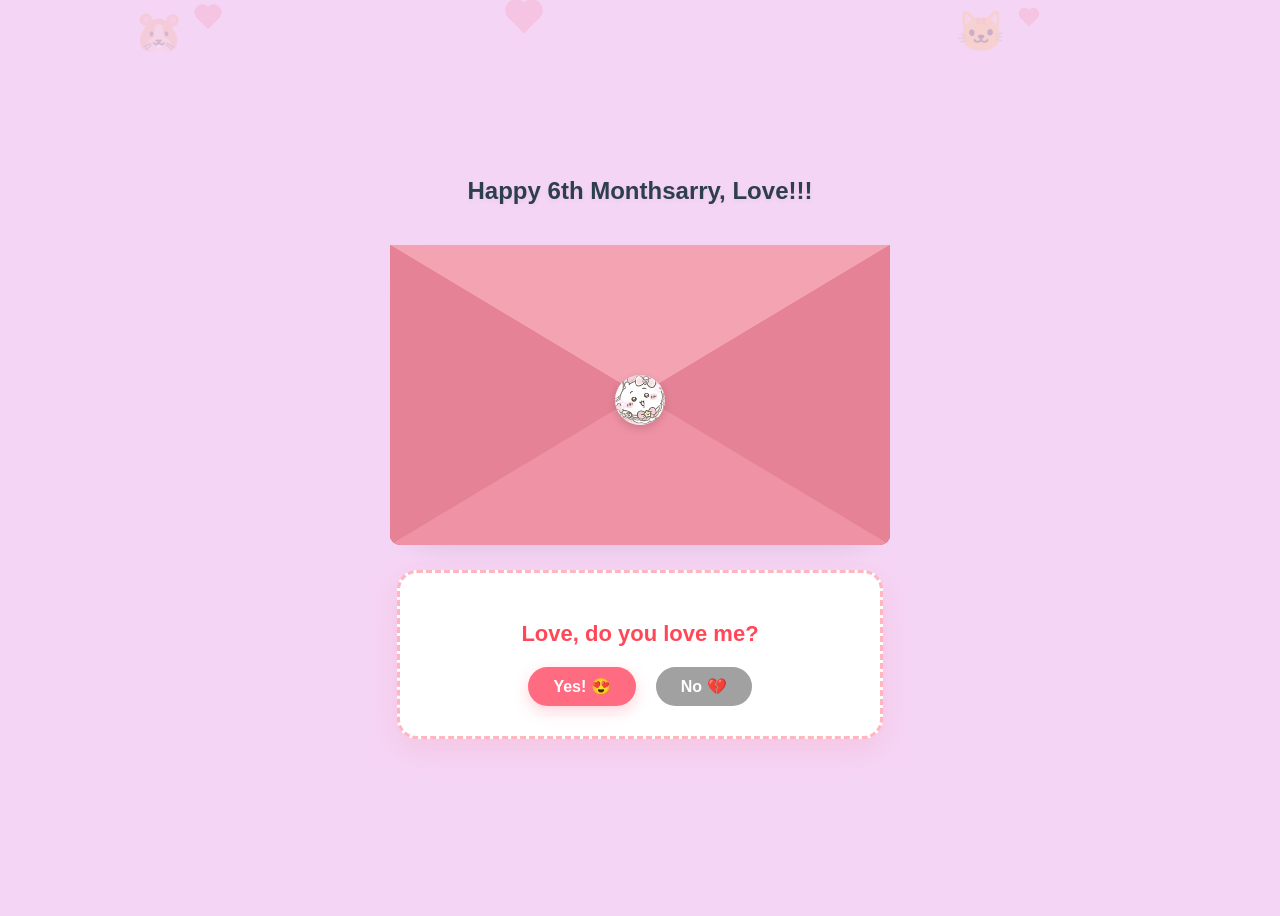
==== index.html @ 9ed6ac28 "Add files via upload" ====
<!DOCTYPE html>
<html lang="en">
<head>
    <meta charset="UTF-8">
    <meta name="viewport" content="width=device-width, initial-scale=1.0">
    <link rel="icon" type="image/x-icon" href="chiikawa logo.png">
    <title>My Love</title>
    <link rel="stylesheet" href="style.css">
</head>
<body>
    <!-- Floating Background Layer -->
    <div class="background-effects">
        <div class="heart h1"></div>
        <div class="heart h2"></div>
        <div class="heart h3"></div>
        <div class="chiikawa c1"></div>
        <div class="chiikawa c2"></div>
    </div>

    <!-- NEW STRUCTURAL ANCHOR: Locks coordinates tight so it can never drop on load -->
    <div class="main-display-wrapper">
        <!-- Main Interface Container -->
        <div class="envelope-container" id="envelopeContainer">
            <!-- Text line safely locked on top of envelope -->
            <div class="bottom-text">Happy 6th Monthsarry, Love!!!</div>

            <div class="envelope-wrapper">
                <div class="envelope">
                    <div class="lid"></div>
                    <div class="stamp"></div>
                    <div class="body"></div>
                </div>

                <div class="letter">
                    <h3>To My Love,</h3>
                    <p>Haiii, Loveee!! I know I'm not good at surprise and letters, this letter maybe short but I hope this makes you happy hehe. I miss our little bondings na, lovee, lagi ko naman miss mga ginagawa natin pero mas miss na miss na kita, love. This day, I just want us to be happy and enjoy things na gagawin natin, mwehehehe. I'm happy that we're on 6th months na and sana tumagal pa tayo until we have our own life together. I do really really love you, Mahal ko. I know napapansin mo to but I never called you by your name or nickname since naging friends tayo before, but to be sincere and for you to know na ikaw ang tinutukoy ko sa lahat ng to, Kimberly, you are my everything, ansaya saya ko na ikaw lagi ang kasama ko sa lahat. I know hindi pa tayo nagkikita personally pero everything we do, I always think na katabi kita, kasama kita, hawak hawak kita. I hope this day makes you happy ng sobrang sobra, this is my little surprise letter, hindi pa kasi kita ma surprise na kakatok ako sa inyo then makikita mo ako jan, mwehehehe. Pero yun nga, I always care for you, love, everything you do always have value and it means to me a lot, love. Wag tayo magaaway ngayon ha, love. We enjoy our day together! I love you so muchiieeee muchhh, Love!!</p>
                    <div class="letter-footer">Forever Yours ❤️</div>
                    
                    <!-- FIXED: Corrected image tag format -->
                    <img src="ourpic.png" alt="Our pic" class="letter-image">
                </div> <!-- FIXED: Restored missing letter closing tag -->
            </div>
        </div>

        <!-- The Love Quiz sits safely at its static layout base inside the center panel wrapper -->
        <div class="quiz-overlay" id="quizOverlay">
            <div class="quiz-box">
                <h2 id="quizQuestion">Love, do you love me?</h2>
                <div class="quiz-buttons">
                    <button class="quiz-btn yes-btn" onclick="selectYes()">Yes! 😍</button>
                    <button class="quiz-btn no-btn" id="noBtn" onmouseover="dodgeNo()" onclick="dodgeNo()">No 💔</button>
                </div>
            </div>
        </div>
    </div>

    <!-- JavaScript mechanics -->
    <script>
        function dodgeNo() {
            const noBtn = document.getElementById('noBtn');
            const randomX = Math.floor(Math.random() * (window.innerWidth - 160));
            const randomY = Math.floor(Math.random() * (window.innerHeight - 80));
            
            noBtn.style.position = 'fixed';
            noBtn.style.left = randomX + 'px';
            noBtn.style.top = randomY + 'px';
        }

        function selectYes() {
            const overlay = document.getElementById('quizOverlay');
            const container = document.getElementById('envelopeContainer');
            
            overlay.style.opacity = '0';
            overlay.style.pointerEvents = 'none';
            container.classList.add('active');

            setTimeout(() => {
                overlay.style.display = 'none';
            }, 400); 
        }
    </script>
</body>
</html>
---- style.css ----
body {
  display: flex;
  justify-content: center;
  align-items: center;
  height: 100vh;
  background-color: #f5d5f5;
  font-family: 'Segoe UI', Tahoma, Geneva, Verdana, sans-serif; /* Clean modern font */
  overflow: hidden;
  position: relative;
}

/* --- UPDATED: LOWER OPACITY BACKGROUND DECORATIONS --- */
.background-effects {
  position: absolute;
  top: 0;
  left: 0;
  width: 100%;
  height: 100%;
  z-index: 0;
  pointer-events: none;
  opacity: 0.25; /* LESSENED OPACITY: Makes floating elements super soft and clean */
}

/* Standard properties for hearts */
.heart {
  position: absolute;
  width: 20px;
  height: 20px;
  background-color: #ff6b81;
  transform: rotate(-45deg);
  opacity: 0.6;
  animation: floatUp 6s infinite ease-in-out;
}
.heart::before,
.heart::after {
  content: "";
  position: absolute;
  width: 20px;
  height: 20px;
  background-color: #ff6b81;
  border-radius: 50%;
}
.heart::before { top: -10px; left: 0; }
.heart::after { left: 10px; top: 0; }

/* Chiikawa custom placeholders */
.chiikawa {
  position: absolute;
  font-size: 40px;
  opacity: 0.7;
  animation: floatUp 8s infinite ease-in-out;
}
.chiikawa.c1::before { content: "🐹"; }
.chiikawa.c2::before { content: "🐱"; }

/* Varying start points, scales, and animation tempos */
.h1 { left: 15%; animation-duration: 7s; animation-delay: 0s; transform: scale(0.8) rotate(-45deg); }
.h2 { left: 40%; animation-duration: 5s; animation-delay: 2s; transform: scale(1.1) rotate(-45deg); }
.h3 { left: 80%; animation-duration: 6s; animation-delay: 1s; transform: scale(0.6) rotate(-45deg); }
.c1 { left: 10%; animation-duration: 9s; animation-delay: 3s; }
.c2 { left: 75%; animation-duration: 8s; animation-delay: 0.5s; }

/* The smooth upward floating keyframe sequence */
@keyframes floatUp {
  0% {
    bottom: -50px;
    margin-left: 0px;
    opacity: 0;
  }
  10% {
    opacity: 0.6;
  }
  50% {
    margin-left: 30px;
  }
  90% {
    opacity: 0.6;
  }
  100% {
    bottom: 105vh;
    margin-left: -20px;
    opacity: 0;
  }
}

/* --- ENVELOPE INTERFACE CORE --- */
.envelope-container {
  display: flex;
  flex-direction: column;
  align-items: center;
  cursor: pointer;
  position: relative;
  z-index: 2;
}

/* Envelope Wrapper */
.envelope-wrapper {
  position: relative;
  width: 500px;
  height: 300px;
}

.envelope {
  position: absolute;
  top: 0;
  left: 0;
  width: 100%;
  height: 100%;
  background-color: #d1526d;
  border-radius: 0 0 10px 10px;
  transition: transform 0.5s ease-in-out, opacity 0.5s ease-in-out;
  z-index: 2;
}

/* --- LETTER CONTENT WITH STATIONARY DESIGN --- */
.letter {
  position: absolute;
  top: 15px;
  left: 5%;
  width: 90%;
  height: 270px;
  
  /* Romantic Stationary Styling */
  background: linear-gradient(135deg, #ffffff 0%, #fff0f5 100%);
  border: 2px dashed #ffb6c1;
  border-radius: 12px;
  padding: 25px;
  box-sizing: border-box;
  box-shadow: 0 10px 30px rgba(0, 0, 0, 0.15);
  overflow-y: auto;
  
  transition: transform 0.5s cubic-bezier(0.175, 0.885, 0.32, 1.275), z-index 0s linear; 
  z-index: 1;
}

/* Header style inside the letter */
.letter h3 {
  margin: 0 0 12px 0;
  color: #d69ff1;
  font-size: 16px;
  font-weight: bold;
  border-bottom: 1px solid #ffe4e1;
  padding-bottom: 5px;
}

/* Body message text inside the letter */
.letter p {
  color: #4b4b4b;
  font-size: 11px;
  line-height: 1.6;
  margin: 0;
  text-indent: 15px;
  text-align: justify;
}

/* Footer signature line inside the letter */
.letter-footer {
  margin-top: 15px;
  text-align: right;
  font-size: 12px;
  font-weight: bold;
  color: #d69ff1;
  font-style: italic;
}

.letter-image {
  display: block;
  max-width: 85%;            /* Gives the picture nice margins on the sides */
  height: auto;
  margin: 20px auto 10px auto; /* Centers the image and adds vertical spacing */
  border-radius: 10px;       /* Cute rounded edges matching the layout theme */
  border: 3px solid #fff0f5;  /* Soft framing border background shadow wrapper */
  box-shadow: 0 4px 15px rgba(255, 182, 193, 0.3);
}

/* The top triangle flap */
.lid {
  position: absolute;
  top: 0;
  left: 0;
  width: 0;
  height: 0;
  border-left: 250px solid transparent;
  border-right: 250px solid transparent;
  border-top: 150px solid #f3a3b2;
  transform-origin: top;
  transition: transform 0.4s ease-in-out;
  z-index: 4;
}

/* The front pocket of the envelope */
.body {
  position: absolute;
  bottom: 0;
  left: 0;
  width: 0;
  height: 0;
  border-left: 250px solid #e58296;
  border-right: 250px solid #e58296;
  border-bottom: 150px solid #f092a5;
  border-top: 150px solid transparent;
  border-radius: 0 0 10px 10px;
  z-index: 3;
}

/* Monthsarry Greetings */
.bottom-text {
  margin-bottom: 40px;
  font-size: 24px;
  color: #2c3e50;
  font-weight: bold;
  text-shadow: 0 2px 5px rgba(0, 0, 0, 0.05);
  
  /* Blends an organic color pulse and soft height shift natively without transform jumps */
  animation: textAlive 3s infinite ease-in-out;
  transition: opacity 0.4s ease-in-out, transform 0.4s ease-in-out;
  opacity: 1;
}

/* Margin adjustments to stop double loading skips */
@keyframes textAlive {
  0% {
    margin-bottom: 40px;
    letter-spacing: 0px;
  }
  50% {
    margin-bottom: 46px;
    color: #ff4757;
    letter-spacing: 0.5px;
  }
  100% {
    margin-bottom: 40px;
    letter-spacing: 0px;
  }
}

/* --- Quiz Overlay --- */
.quiz-overlay {
  position: relative; 
  margin-top: 25px;   
  width: 100%;
  display: flex;
  justify-content: center;
  align-items: center;
  z-index: 100;
  background-color: transparent; 
  transition: opacity 0.4s ease-in-out;
}

.quiz-box {
  background: white;
  padding: 30px 40px;
  border-radius: 20px;
  border: 3px dashed #ffb6c1;
  box-shadow: 0 10px 30px rgba(255, 107, 129, 0.15);
  text-align: center;
  max-width: 400px;
  width: 90%;
}

.quiz-box h2 {
  color: #ff4757;
  font-size: 22px;
  margin-bottom: 20px;
  font-family: 'Segoe UI', sans-serif;
}

.quiz-buttons {
  display: flex;
  justify-content: center;
  gap: 20px;
}

.quiz-btn {
  padding: 10px 25px;
  font-size: 16px;
  font-weight: bold;
  border: none;
  border-radius: 50px;
  cursor: pointer;
  transition: transform 0.2s ease, background-color 0.2s ease;
  font-family: sans-serif;
}

.yes-btn {
  background-color: #ff6b81;
  color: white;
  box-shadow: 0 5px 15px rgba(255, 107, 129, 0.3);
}

.yes-btn:hover {
  transform: scale(1.1);
  background-color: #ff4757;
}

.no-btn {
  background-color: #a1a1a1;
  color: white;
  position: relative;
  transition: left 0.1s ease, top 0.1s ease;
}

/* --- CHIIKAWA STAMP --- */
.stamp {
  position: absolute;
  top: 130px;
  left: 50%;
  transform: translateX(-50%);
  width: 50px;
  height: 50px;
  border-radius: 50%;
  box-shadow: 0 4px 8px rgba(0, 0, 0, 0.15);
  
  /* Setting image file as stamp */
  background-image: url('Chiikawa-stamp.jpg');
  background-size: cover;
  background-position: center;
  background-repeat: no-repeat;
  
  /* Origin at the top of the frame so it arcs precisely with the flipping lid */
  transform-origin: 50% -130px;
  transition: transform 0.4s ease-in-out;
  z-index: 5;
}

/* Hover Effects/ Quiz Effects */

/* 1. Open the lid */
.envelope-container.active:hover .lid {
  transform: rotateX(180deg);
  z-index: 1;
}

/* 2. Envelope grows slightly and fades deeply */
.envelope-container.active:hover .envelope {
  transform: scale(1.05);
  opacity: 0.1;
}

/* 3. Letter pops out, centers up, and scales to comfortably showcase the beautiful text */
.envelope-container.active:hover .letter {
  transform: translateY(-50px) scale(1.6);
  box-shadow: 0 20px 50px rgba(255, 182, 193, 0.4);
  z-index: 10;
  transition: transform 0.5s cubic-bezier(0.175, 0.885, 0.32, 1.275), z-index 0s linear 0s;
}

/* 4. Hides the text on hover and glides it gracefully upwards */
.envelope-container.active:hover .bottom-text {
  opacity: 0;
  transform: translateY(-20px);
  animation: none;
}

/* 5. It flips open perfectly with the lid */
.envelope-container.active:hover .stamp {
  transform: translateX(-50%) rotateX(180deg);
}
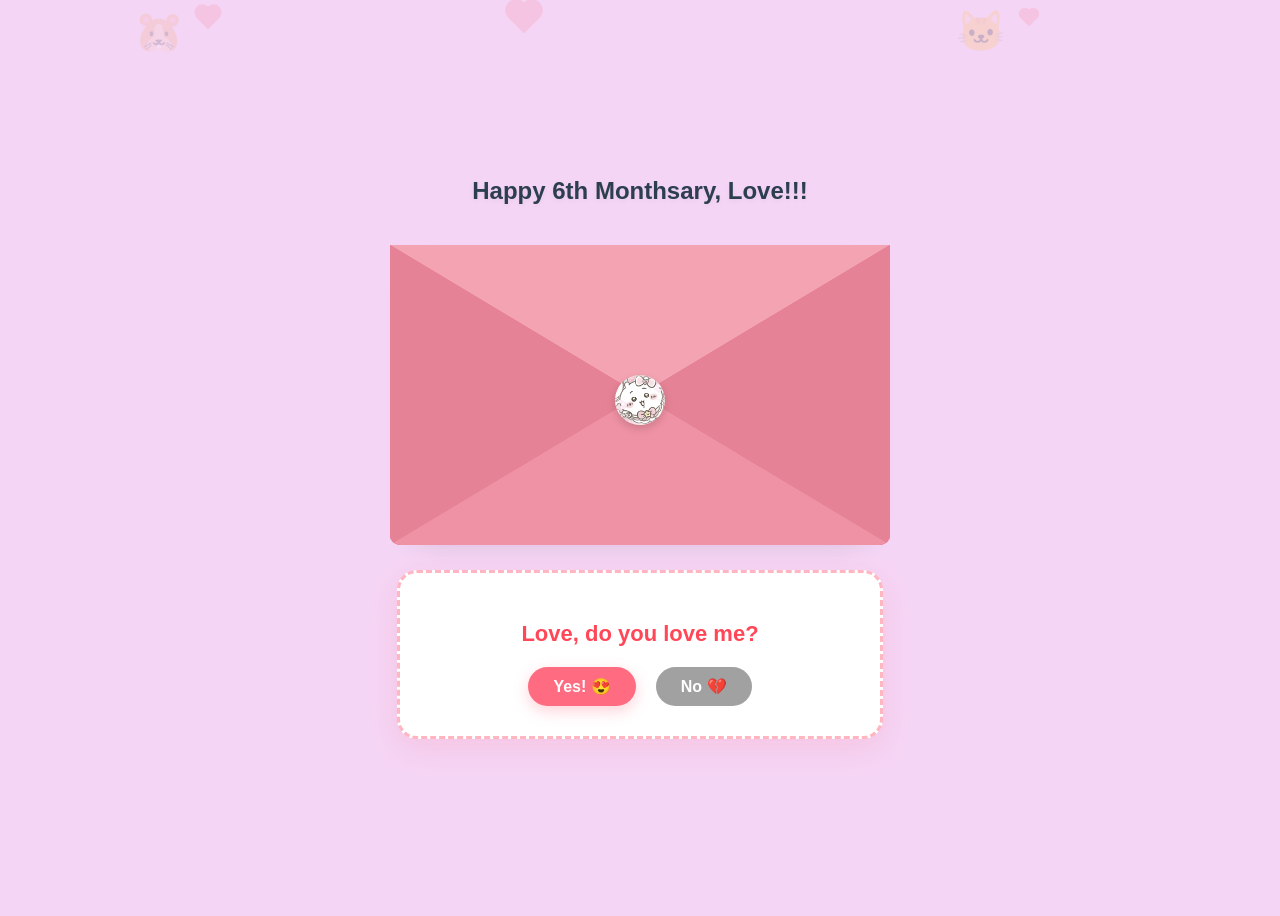
==== commit 37dc40eb: "Add files via upload" ====
--- a/index.html
+++ b/index.html
@@ -22,7 +22,7 @@
         <!-- Main Interface Container -->
         <div class="envelope-container" id="envelopeContainer">
             <!-- Text line safely locked on top of envelope -->
-            <div class="bottom-text">Happy 6th Monthsarry, Love!!!</div>
+            <div class="bottom-text">Happy 6th Monthsary, Love!!!</div>
 
             <div class="envelope-wrapper">
                 <div class="envelope">
@@ -33,12 +33,10 @@
 
                 <div class="letter">
                     <h3>To My Love,</h3>
-                    <p>Haiii, Loveee!! I know I'm not good at surprise and letters, this letter maybe short but I hope this makes you happy hehe. I miss our little bondings na, lovee, lagi ko naman miss mga ginagawa natin pero mas miss na miss na kita, love. This day, I just want us to be happy and enjoy things na gagawin natin, mwehehehe. I'm happy that we're on 6th months na and sana tumagal pa tayo until we have our own life together. I do really really love you, Mahal ko. I know napapansin mo to but I never called you by your name or nickname since naging friends tayo before, but to be sincere and for you to know na ikaw ang tinutukoy ko sa lahat ng to, Kimberly, you are my everything, ansaya saya ko na ikaw lagi ang kasama ko sa lahat. I know hindi pa tayo nagkikita personally pero everything we do, I always think na katabi kita, kasama kita, hawak hawak kita. I hope this day makes you happy ng sobrang sobra, this is my little surprise letter, hindi pa kasi kita ma surprise na kakatok ako sa inyo then makikita mo ako jan, mwehehehe. Pero yun nga, I always care for you, love, everything you do always have value and it means to me a lot, love. Wag tayo magaaway ngayon ha, love. We enjoy our day together! I love you so muchiieeee muchhh, Love!!</p>
-                    <div class="letter-footer">Forever Yours ❤️</div>
-                    
-                    <!-- FIXED: Corrected image tag format -->
+                    <p>Haiii, Loveee!! Kamusta ikaw, love ko? I know I'm not good at surprise and letters, this letter maybe short but I hope this makes you happy hehe. I miss our little bondings na, lovee, lagi ko naman miss mga ginagawa natin pero mas miss na miss na kita, love. Going back sa mga araw na naglalandian tayo dati, arghh sobrang gusto ko yon kahit alam kong walang label, mahirap kaya maging torpe, gusto ko umamin pero hindi ko maamin sayo yung nararamdaman ko nun, antanga ko that time kasi pinalipas ko yung panahon nayun and malulumbay ako after na magkaron ka ng someone HAHAHAHAHAA. Everything that we did dati has meaning sakin, I know hindi ako umamin and hinayaan ko lang na mawalan tayo communication dati, sobra din akong nanghinayang nun, love, kaya I am so happy kasi tama din pala na nag first move ulit "why hate ang feb?" HAHAHAHAHHAAH, aghhh, cutieee mo. Everytime na nafefeel mo if maingay ka while nagdadaldal ikaw sakin, don't bother kasi your voice is music to my ears, I do really love na pakinggan mga kwento mo, love. I love every yap mo, I love every tampo mo sa maliliit na bagay, hehe, I love how you make me feel that I'm your partner, I love how you understand me, I love you ng sobrang sobra, love. Magulo man yung letter ko for you, but this letter means a lot. I do appreciate lahat ng time na nabibigay mo sakin, love, lahat ng gifts and incoming gifts, lahat ng efforts, and how you make me feel loved. I love everything you do, love. This day, I just want us to be happy and enjoy things na gagawin natin, mwehehehe. I'm happy that we're on 6th months na and sana tumagal pa tayo until we have our own life together. I do really really love you, Mahal ko. I know napapansin mo to but I never called you by your name or nickname since naging friends tayo before, but to be sincere and for you to know na ikaw ang tinutukoy ko sa lahat ng to, Kimberly, you are my everything, ansaya saya ko na ikaw lagi ang kasama ko sa lahat. I know hindi pa tayo nagkikita personally pero everything we do, I always think na katabi kita, kasama kita, hawak hawak kita. I hope this day makes you happy ng sobrang sobra, this is my little surprise letter, hindi pa kasi kita ma surprise na kakatok ako sa inyo then makikita mo ako jan, mwehehehe. Pero yun nga, I always care for you, love, everything you do always have value and it means to me a lot, love. I'm so proud of you palagi and I'm always here sa tabi mo. Wag tayo magaaway ngayon ha, love. We enjoy our day together! I love you so muchiieeee muchhh, Love!!</p>
+                    <div class="letter-footer">MWAAA MWAAAA!!! ❤️</div>
                     <img src="ourpic.png" alt="Our pic" class="letter-image">
-                </div> <!-- FIXED: Restored missing letter closing tag -->
+                </div> 
             </div>
         </div>
 
@@ -54,22 +52,61 @@
         </div>
     </div>
 
+    <!-- Web-safe local audio player initialization -->
+    <audio id="bgMusic" loop>
+        <source src="tahanan.mp3" type="audio/mpeg">
+    </audio>
+
     <!-- JavaScript mechanics -->
     <script>
+        const music = document.getElementById('bgMusic');
+        
+        // Locked at 1.0 maximum system boundary scale
+        if (music) {
+            music.volume = 0.1; 
+        }
+
+        // ADVANCED AUTO-UNLOCK ENGINE: Captures ANY tiny cursor hover or movement across the screen to activate audio instantly
+        const forcePlayAudio = () => {
+            if (music && music.paused) {
+                music.play()
+                    .then(() => {
+                        // Clears listeners once background stream successfully starts playing
+                        window.removeEventListener('mousemove', forcePlayAudio);
+                        window.removeEventListener('click', forcePlayAudio);
+                        window.removeEventListener('touchstart', forcePlayAudio);
+                    })
+                    .catch(err => console.log("Waiting for more prominent movement event...", err));
+            }
+        };
+
+        // Activates trackers across all desktop and phone screens layout interfaces
+        window.addEventListener('mousemove', forcePlayAudio);
+        window.addEventListener('click', forcePlayAudio);
+        window.addEventListener('touchstart', forcePlayAudio);
+
         function dodgeNo() {
             const noBtn = document.getElementById('noBtn');
             const randomX = Math.floor(Math.random() * (window.innerWidth - 160));
             const randomY = Math.floor(Math.random() * (window.innerHeight - 80));
-            
+    
             noBtn.style.position = 'fixed';
             noBtn.style.left = randomX + 'px';
             noBtn.style.top = randomY + 'px';
+            
+            // Running button acts as an immediate second player layer backup unlock trigger
+            forcePlayAudio();
         }
 
         function selectYes() {
             const overlay = document.getElementById('quizOverlay');
             const container = document.getElementById('envelopeContainer');
             
+            // Re-enforces standard terminal play execution on button tap
+            if (music && music.paused) {
+                music.play().catch(err => console.log("Final check playback block:", err));
+            }
+    
             overlay.style.opacity = '0';
             overlay.style.pointerEvents = 'none';
             container.classList.add('active');
